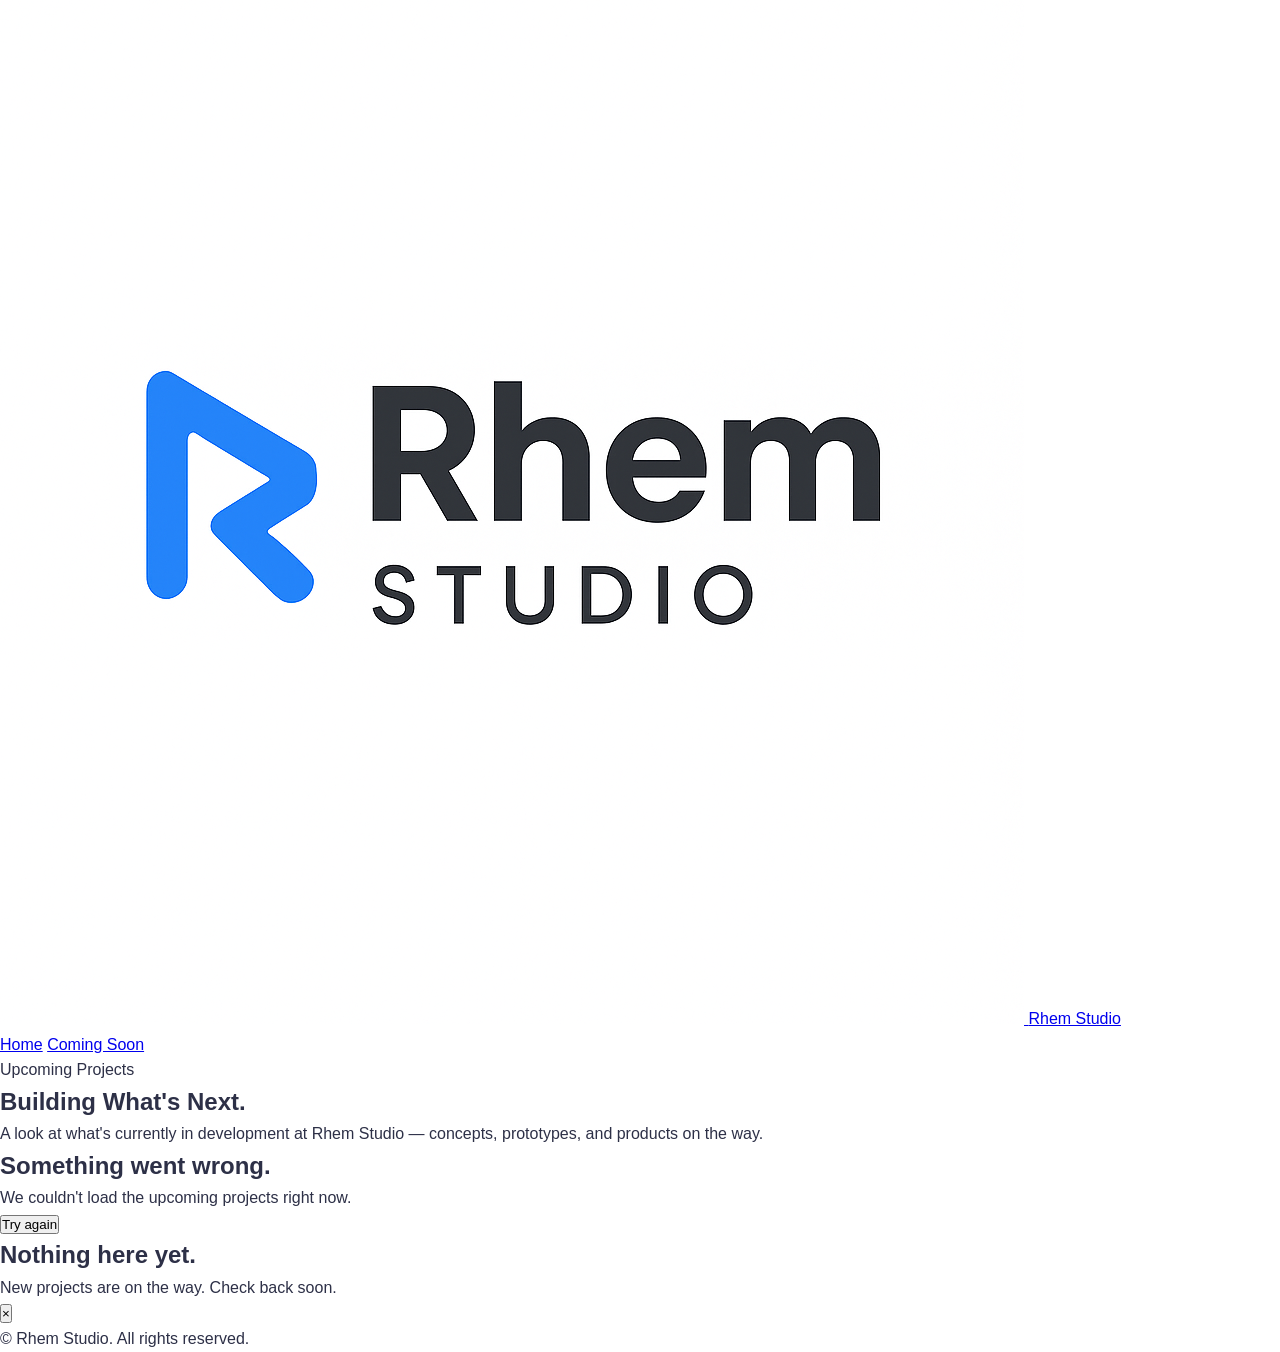
==== coming-soon.html @ bea18cb1 "Add coming-soon.html for upcoming projects This file serves as a placeholder for upcoming projects a" ====
<!DOCTYPE html>
<html lang="en">
<head>
  <meta charset="UTF-8" />
  <meta name="viewport" content="width=device-width, initial-scale=1.0" />
  <title>Coming Soon — Rhem Studio</title>
  <meta name="description" content="Projects currently in development at Rhem Studio." />
  <link rel="icon" href="logo.png" />
  <link rel="stylesheet" href="style.css" />
  <link rel="stylesheet" href="coming-soon.css" />
</head>
<body>

  <!-- ===== NAV (replace this block with your existing nav markup, and add the Coming Soon link) ===== -->
  <header class="cs-nav">
    <a href="index.html" class="cs-nav__brand">
      <img src="logo.png" alt="Rhem Studio" class="cs-nav__logo" />
      <span>Rhem Studio</span>
    </a>
    <nav class="cs-nav__links">
      <a href="index.html">Home</a>
      <a href="coming-soon.html" class="is-active">Coming Soon</a>
    </nav>
  </header>

  <!-- ===== HERO ===== -->
  <section class="cs-hero">
    <div class="cs-hero__inner">
      <span class="cs-hero__eyebrow">Upcoming Projects</span>
      <h1 class="cs-hero__title">Building What's Next.</h1>
      <p class="cs-hero__subtitle">
        A look at what's currently in development at Rhem Studio —
        concepts, prototypes, and products on the way.
      </p>
    </div>
  </section>

  <!-- ===== PROJECTS ===== -->
  <main class="cs-main">
    <!-- Loading state -->
    <div id="cs-loading" class="cs-state" aria-live="polite">
      <div class="cs-skeleton-grid">
        <div class="cs-skeleton"></div>
        <div class="cs-skeleton"></div>
        <div class="cs-skeleton"></div>
      </div>
    </div>

    <!-- Error state -->
    <div id="cs-error" class="cs-state cs-state--hidden" role="alert">
      <h2>Something went wrong.</h2>
      <p>We couldn't load the upcoming projects right now.</p>
      <button type="button" class="cs-btn" onclick="loadProjects()">Try again</button>
    </div>

    <!-- Empty state -->
    <div id="cs-empty" class="cs-state cs-state--hidden">
      <h2>Nothing here yet.</h2>
      <p>New projects are on the way. Check back soon.</p>
    </div>

    <!-- Grid -->
    <div id="cs-grid" class="cs-grid cs-state--hidden"></div>
  </main>

  <!-- ===== DETAIL MODAL ===== -->
  <div id="cs-modal" class="cs-modal cs-state--hidden" role="dialog" aria-modal="true" aria-labelledby="cs-modal-title">
    <div class="cs-modal__backdrop" data-close></div>
    <div class="cs-modal__panel">
      <button class="cs-modal__close" type="button" aria-label="Close" data-close>&times;</button>
      <div id="cs-modal-body"></div>
    </div>
  </div>

  <footer class="cs-footer">
    <p>&copy; <span id="cs-year"></span> Rhem Studio. All rights reserved.</p>
  </footer>

  <script src="projects.data.js"></script>
  <script src="coming-soon.js"></script>
</body>
</html>
---- style.css ----
* {
    margin: 0;
    padding: 0;
    box-sizing: border-box;
}

:root {
    --primary-color: #2E86AB;
    --primary-dark: #1B5E7A;
    --secondary-color: #A23B72;
    --accent-color: #F18F01;
    --text-color: #2D3047;
    --text-light: #64748b;
    --background: #ffffff;
    --section-bg: #f8fafc;
    --border: #e2e8f0;
    --shadow: 0 4px 6px -1px rgba(0, 0, 0, 0.1);
    --gradient: linear-gradient(135deg, #2E86AB 0%, #A23B72 100%);
}

body {
    font-family: 'Segoe UI', Tahoma, Geneva, Verdana, sans-serif;
    line-height: 1.6;
    color: var(--text-color);
    overflow-x: hidden;
}

.container {
    max-width: 1200px;
    margin: 0 auto;
    padding: 0 2rem;
}

/* Navigation */
.navbar {
    position: fixed;
    top: 0;
    width: 100%;
    background: rgba(255, 255, 255, 0.95);
    backdrop-filter: blur(10px);
    z-index: 1000;
    padding: 1rem 0;
    border-bottom: 1px solid var(--border);
}

.nav-container {
    max-width: 1200px;
    margin: 0 auto;
    padding: 0 2rem;
    display: flex;
    justify-content: space-between;
    align-items: center;
}

.logo a {
    font-size: 1.5rem;
    font-weight: 700;
    color: var(--primary-color);
    text-decoration: none;
}

.nav-menu {
    display: flex;
    list-style: none;
    gap: 2rem;
}

.nav-menu a {
    text-decoration: none;
    color: var(--text-color);
    font-weight: 500;
    transition: color 0.3s;
}

.nav-menu a:hover {
    color: var(--primary-color);
}

.hamburger {
    display: none;
    flex-direction: column;
    cursor: pointer;
}

.hamburger span {
    width: 25px;
    height: 3px;
    background: var(--text-color);
    margin: 3px 0;
    transition: 0.3s;
}

/* Hero Section */
.hero {
    min-height: 100vh;
    display: flex;
    align-items: center;
    padding: 8rem 2rem 4rem;
    max-width: 1200px;
    margin: 0 auto;
    gap: 4rem;
}

.hero-content {
    flex: 1;
}

.hero-content h1 {
    font-size: 3.5rem;
    font-weight: 700;
    line-height: 1.1;
    margin-bottom: 1rem;
}

.hero-content h2 {
    font-size: 1.5rem;
    color: var(--primary-color);
    margin-bottom: 1.5rem;
    font-weight: 600;
}

.highlight {
    background: var(--gradient);
    -webkit-background-clip: text;
    -webkit-text-fill-color: transparent;
    background-clip: text;
}

.hero-content p {
    font-size: 1.25rem;
    color: var(--text-light);
    margin-bottom: 2rem;
    max-width: 500px;
}

.hero-buttons {
    display: flex;
    gap: 1rem;
    flex-wrap: wrap;
}

.hero-image {
    flex: 1;
    display: flex;
    justify-content: center;
    align-items: center;
}

.code-animation {
    background: #1a1a1a;
    padding: 2rem;
    border-radius: 10px;
    width: 300px;
    height: 200px;
    display: flex;
    flex-direction: column;
    justify-content: center;
    gap: 0.5rem;
}

.code-line {
    height: 4px;
    background: #333;
    border-radius: 2px;
    animation: pulse 2s infinite;
}

.code-line:nth-child(1) {
    width: 80%;
    animation-delay: 0s;
}

.code-line:nth-child(2) {
    width: 60%;
    animation-delay: 0.5s;
}

.code-line:nth-child(3) {
    width: 70%;
    animation-delay: 1s;
}

@keyframes pulse {
    0%, 100% { opacity: 0.4; }
    50% { opacity: 1; }
}

/* Buttons */
.btn {
    display: inline-block;
    padding: 0.75rem 2rem;
    border-radius: 8px;
    text-decoration: none;
    font-weight: 600;
    transition: all 0.3s;
    border: 2px solid transparent;
    text-align: center;
}

.btn.primary {
    background: var(--primary-color);
    color: white;
}

.btn.primary:hover {
    background: var(--primary-dark);
    transform: translateY(-2px);
    box-shadow: var(--shadow);
}

.btn.secondary {
    background: transparent;
    color: var(--text-color);
    border-color: var(--border);
}

.btn.secondary:hover {
    border-color: var(--primary-color);
    color: var(--primary-color);
}

/* Skills Section */
.skills-section {
    padding: 6rem 0;
    background: var(--section-bg);
}

.skills-section h2 {
    text-align: center;
    font-size: 2.5rem;
    margin-bottom: 4rem;
}

.skills-grid {
    display: grid;
    grid-template-columns: repeat(auto-fit, minmax(250px, 1fr));
    gap: 2rem;
}

.skill-category {
    background: white;
    padding: 2rem;
    border-radius: 12px;
    box-shadow: var(--shadow);
    transition: transform 0.3s;
}

.skill-category:hover {
    transform: translateY(-5px);
}

.skill-category h3 {
    color: var(--primary-color);
    margin-bottom: 1rem;
    display: flex;
    align-items: center;
    gap: 0.5rem;
}

.skill-items {
    display: flex;
    flex-wrap: wrap;
    gap: 0.5rem;
}

.skill-item {
    background: var(--section-bg);
    padding: 0.5rem 1rem;
    border-radius: 20px;
    font-size: 0.875rem;
    color: var(--text-color);
}

/* Projects Section */
.projects {
    padding: 6rem 0;
}

.projects h2 {
    text-align: center;
    font-size: 2.5rem;
    margin-bottom: 1rem;
}

.section-subtitle {
    text-align: center;
    color: var(--text-light);
    margin-bottom: 4rem;
    font-size: 1.125rem;
}

.projects-grid {
    display: grid;
    grid-template-columns: repeat(auto-fit, minmax(300px, 1fr));
    gap: 2rem;
    margin-bottom: 4rem;
}

.project-card {
    background: white;
    padding: 2rem;
    border-radius: 12px;
    box-shadow: var(--shadow);
    transition: transform 0.3s;
    border-left: 4px solid var(--primary-color);
}

.project-card:hover {
    transform: translateY(-5px);
}

.project-card.featured {
    border-left-color: var(--accent-color);
    background: linear-gradient(135deg, #fff 0%, #f8fafc 100%);
}

.project-header {
    display: flex;
    justify-content: space-between;
    align-items: start;
    margin-bottom: 1rem;
}

.project-header h3 {
    color: var(--text-color);
    margin-bottom: 0.5rem;
}

.project-status {
    padding: 0.25rem 0.75rem;
    border-radius: 20px;
    font-size: 0.75rem;
    font-weight: 600;
    text-transform: uppercase;
}

.project-status.completed {
    background: #dcfce7;
    color: #166534;
}

.project-status.ongoing {
    background: #fef3c7;
    color: #92400e;
}

.project-tech {
    display: flex;
    flex-wrap: wrap;
    gap: 0.5rem;
    margin: 1rem 0;
}

.project-tech span {
    background: var(--section-bg);
    padding: 0.25rem 0.75rem;
    border-radius: 20px;
    font-size: 0.875rem;
    color: var(--primary-color);
}

.project-links {
    display: flex;
    gap: 1rem;
    margin-top: 1.5rem;
}

.project-link {
    color: var(--primary-color);
    text-decoration: none;
    font-weight: 600;
    font-size: 0.875rem;
    transition: color 0.3s;
}

.project-link:hover {
    color: var(--primary-dark);
    text-decoration: underline;
}

.ongoing-project {
    margin-top: 4rem;
}

.ongoing-project h3 {
    text-align: center;
    margin-bottom: 2rem;
    color: var(--text-color);
}

.progress-bar {
    background: var(--border);
    border-radius: 10px;
    height: 8px;
    margin: 1rem 0;
    overflow: hidden;
}

.progress {
    background: var(--accent-color);
    height: 100%;
    border-radius: 10px;
    transition: width 0.3s ease;
}

.progress-text {
    font-size: 0.875rem;
    color: var(--text-light);
    text-align: center;
    display: block;
}

/* About Section */
.about {
    padding: 6rem 0;
    background: var(--section-bg);
}

.about-grid {
    display: grid;
    grid-template-columns: 2fr 1fr;
    gap: 4rem;
    align-items: start;
}

.about-content h2 {
    font-size: 2.5rem;
    margin-bottom: 1.5rem;
}

.about-content p {
    color: var(--text-light);
    margin-bottom: 1.5rem;
    font-size: 1.125rem;
}

.experience h3 {
    margin: 2rem 0 1rem;
    color: var(--primary-color);
}

.experience ul {
    list-style: none;
}

.experience li {
    padding: 0.5rem 0;
    color: var(--text-light);
    position: relative;
    padding-left: 1.5rem;
}

.experience li:before {
    content: "▸";
    color: var(--primary-color);
    position: absolute;
    left: 0;
}

.about-stats {
    display: flex;
    flex-direction: column;
    gap: 2rem;
}

.stat {
    text-align: center;
    background: white;
    padding: 2rem;
    border-radius: 12px;
    box-shadow: var(--shadow);
}

.number {
    display: block;
    font-size: 2.5rem;
    font-weight: 700;
    color: var(--primary-color);
    margin-bottom: 0.5rem;
}

.label {
    font-size: 0.875rem;
    color: var(--text-light);
    text-transform: uppercase;
    letter-spacing: 0.05em;
}

/* Contact Section */
.contact {
    padding: 6rem 0;
}

.contact h2 {
    text-align: center;
    font-size: 2.5rem;
    margin-bottom: 1rem;
}

.contact-grid {
    display: grid;
    grid-template-columns: 1fr 1fr;
    gap: 4rem;
    margin-top: 3rem;
}

.contact-item {
    display: flex;
    align-items: start;
    gap: 1rem;
    margin-bottom: 2rem;
}

.contact-item i {
    font-size: 1.5rem;
    color: var(--primary-color);
    margin-top: 0.25rem;
    min-width: 30px;
}

.contact-item h4 {
    margin-bottom: 0.5rem;
    color: var(--text-color);
}

.contact-item p {
    color: var(--text-light);
    margin-bottom: 0.25rem;
}

.availability {
    margin-top: 2rem;
    padding: 1.5rem;
    background: var(--section-bg);
    border-radius: 12px;
}

.availability h4 {
    margin-bottom: 1rem;
    color: var(--primary-color);
}

.availability p {
    margin-bottom: 0.5rem;
    color: var(--text-light);
}

.contact-form {
    background: white;
    padding: 2rem;
    border-radius: 12px;
    box-shadow: var(--shadow);
}

.form-group {
    margin-bottom: 1.5rem;
}

.form-group input,
.form-group select,
.form-group textarea {
    width: 100%;
    padding: 0.75rem 1rem;
    border: 1px solid var(--border);
    border-radius: 8px;
    font-size: 1rem;
    transition: border-color 0.3s;
    font-family: inherit;
}

.form-group input:focus,
.form-group select:focus,
.form-group textarea:focus {
    outline: none;
    border-color: var(--primary-color);
    box-shadow: 0 0 0 3px rgba(46, 134, 171, 0.1);
}

/* Footer */
.footer {
    background: var(--text-color);
    color: white;
    padding: 3rem 0;
    text-align: center;
}

.footer-content p {
    margin-bottom: 0.5rem;
    color: #cbd5e1;
}

/* Responsive Design */
@media (max-width: 768px) {
    .hamburger {
        display: flex;
    }

    .nav-menu {
        display: none;
    }

    .nav-menu.active {
        display: flex;
        flex-direction: column;
        position: absolute;
        top: 100%;
        left: 0;
        width: 100%;
        background: white;
        padding: 1.5rem 2rem;
        gap: 1.5rem;
        box-shadow: 0 4px 6px -1px rgba(0, 0, 0, 0.1);
        border-bottom: 1px solid var(--border);
    }

    .hamburger.active span:nth-child(1) {
        transform: translateY(8px) rotate(45deg);
    }

    .hamburger.active span:nth-child(2) {
        opacity: 0;
    }

    .hamburger.active span:nth-child(3) {
        transform: translateY(-8px) rotate(-45deg);
    }

    .hero {
        flex-direction: column;
        text-align: center;
        padding: 6rem 1rem 2rem;
        gap: 2rem;
    }

    .hero-content h1 {
        font-size: 2.5rem;
    }

    .hero-buttons {
        justify-content: center;
    }

    .about-grid,
    .contact-grid {
        grid-template-columns: 1fr;
        gap: 2rem;
    }

    .projects-grid {
        grid-template-columns: 1fr;
    }

    .skills-grid {
        grid-template-columns: 1fr;
    }

    .hero-image {
        order: -1;
    }

    .code-animation {
        width: 250px;
        height: 150px;
    }
}

@media (max-width: 480px) {
    .container {
        padding: 0 1rem;
    }

    .hero-content h1 {
        font-size: 2rem;
    }

    .hero-content h2 {
        font-size: 1.25rem;
    }

    .btn {
        padding: 0.75rem 1.5rem;
        font-size: 0.875rem;
    }

    .project-header {
        flex-direction: column;
        gap: 0.5rem;
    }
}
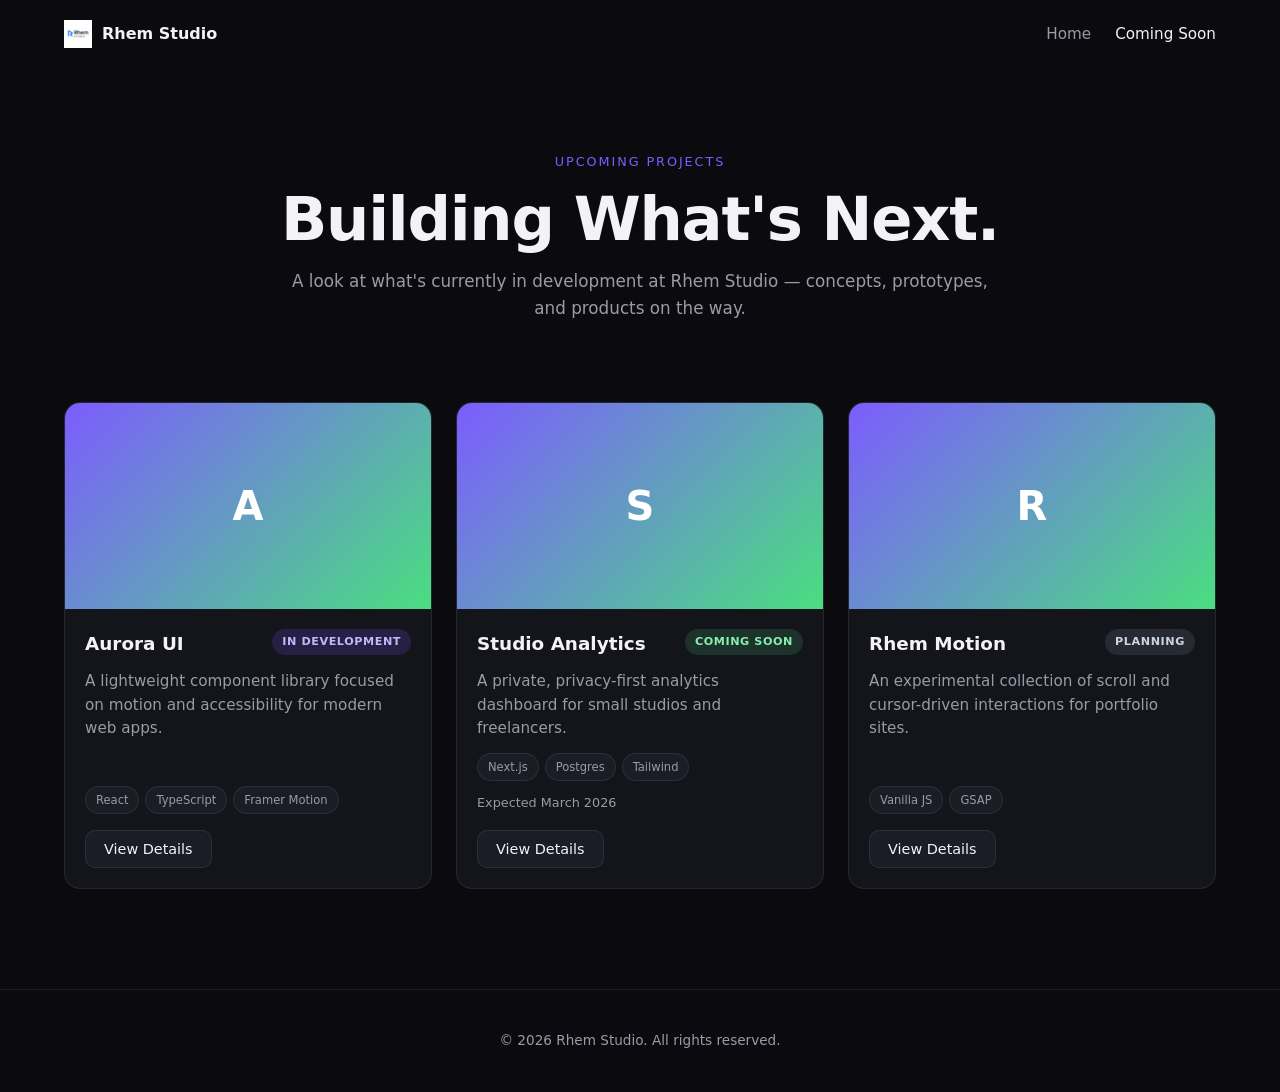
==== commit db1461ec: "Update coming-soon.html" ====
--- a/coming-soon.html
+++ b/coming-soon.html
@@ -76,7 +76,7 @@
     <p>&copy; <span id="cs-year"></span> Rhem Studio. All rights reserved.</p>
   </footer>
 
-  <script src="projects.data.js"></script>
+  <script src="project.data.js"></script>
   <script src="coming-soon.js"></script>
 </body>
 </html>
--- a/coming-soon.css
+++ b/coming-soon.css
@@ -0,0 +1,248 @@
+/* ============ Rhem Studio — Coming Soon page ============ */
+/* Swap these tokens for your real values from style.css */
+:root {
+  --cs-bg: #0b0b0f;
+  --cs-surface: #14141b;
+  --cs-surface-2: #1c1c26;
+  --cs-border: rgba(255, 255, 255, 0.08);
+  --cs-text: #f2f2f7;
+  --cs-text-dim: #9a9aa8;
+  --cs-accent: #7c5cff;
+  --cs-accent-2: #4ade80;
+  --cs-radius: 16px;
+  --cs-shadow: 0 10px 40px rgba(0, 0, 0, 0.35);
+  --cs-font: 'Inter', system-ui, -apple-system, Segoe UI, Roboto, sans-serif;
+  --cs-max: 1200px;
+}
+
+* { box-sizing: border-box; }
+
+body {
+  background: var(--cs-bg);
+  color: var(--cs-text);
+  font-family: var(--cs-font);
+  margin: 0;
+}
+
+.cs-state--hidden { display: none !important; }
+
+/* ---------- Nav ---------- */
+.cs-nav {
+  display: flex;
+  align-items: center;
+  justify-content: space-between;
+  max-width: var(--cs-max);
+  margin: 0 auto;
+  padding: 20px 24px;
+}
+.cs-nav__brand {
+  display: flex;
+  align-items: center;
+  gap: 10px;
+  color: var(--cs-text);
+  text-decoration: none;
+  font-weight: 600;
+}
+.cs-nav__logo { width: 28px; height: 28px; object-fit: contain; }
+.cs-nav__links { display: flex; gap: 24px; }
+.cs-nav__links a {
+  color: var(--cs-text-dim);
+  text-decoration: none;
+  font-size: 0.95rem;
+  transition: color 0.2s ease;
+}
+.cs-nav__links a:hover, .cs-nav__links a.is-active { color: var(--cs-text); }
+
+/* ---------- Hero ---------- */
+.cs-hero {
+  padding: 80px 24px 40px;
+  text-align: center;
+}
+.cs-hero__inner { max-width: 720px; margin: 0 auto; }
+.cs-hero__eyebrow {
+  display: inline-block;
+  font-size: 0.8rem;
+  letter-spacing: 0.15em;
+  text-transform: uppercase;
+  color: var(--cs-accent);
+  margin-bottom: 16px;
+}
+.cs-hero__title {
+  font-size: clamp(2.2rem, 6vw, 3.8rem);
+  line-height: 1.05;
+  margin: 0 0 16px;
+  letter-spacing: -0.02em;
+}
+.cs-hero__subtitle {
+  color: var(--cs-text-dim);
+  font-size: 1.05rem;
+  line-height: 1.6;
+  margin: 0;
+}
+
+/* ---------- Main + grid ---------- */
+.cs-main {
+  max-width: var(--cs-max);
+  margin: 0 auto;
+  padding: 40px 24px 100px;
+}
+.cs-grid {
+  display: grid;
+  grid-template-columns: repeat(auto-fill, minmax(300px, 1fr));
+  gap: 24px;
+}
+
+/* ---------- Card ---------- */
+.cs-card {
+  background: var(--cs-surface);
+  border: 1px solid var(--cs-border);
+  border-radius: var(--cs-radius);
+  overflow: hidden;
+  display: flex;
+  flex-direction: column;
+  transition: transform 0.3s ease, border-color 0.3s ease, box-shadow 0.3s ease;
+}
+.cs-card:hover {
+  transform: translateY(-4px);
+  border-color: rgba(255, 255, 255, 0.16);
+  box-shadow: var(--cs-shadow);
+}
+.cs-card__media { aspect-ratio: 16 / 9; overflow: hidden; }
+.cs-card__img { width: 100%; height: 100%; object-fit: cover; display: block; }
+.cs-card__img--placeholder {
+  display: flex; align-items: center; justify-content: center;
+  background: linear-gradient(135deg, var(--cs-accent), var(--cs-accent-2));
+  color: #fff;
+  font-size: 2.5rem;
+  font-weight: 700;
+}
+.cs-card__body { padding: 20px; display: flex; flex-direction: column; gap: 12px; flex: 1; }
+.cs-card__head { display: flex; align-items: flex-start; justify-content: space-between; gap: 12px; }
+.cs-card__title { font-size: 1.15rem; margin: 0; }
+.cs-card__desc { color: var(--cs-text-dim); font-size: 0.95rem; line-height: 1.55; margin: 0; flex: 1; }
+.cs-card__tech { display: flex; flex-wrap: wrap; gap: 6px; }
+.cs-card__date { font-size: 0.8rem; color: var(--cs-text-dim); margin: 0; }
+
+/* ---------- Chips + badges ---------- */
+.cs-chip {
+  font-size: 0.72rem;
+  padding: 4px 10px;
+  border-radius: 999px;
+  background: var(--cs-surface-2);
+  color: var(--cs-text-dim);
+  border: 1px solid var(--cs-border);
+}
+.cs-badge {
+  font-size: 0.7rem;
+  font-weight: 600;
+  padding: 4px 10px;
+  border-radius: 999px;
+  white-space: nowrap;
+  text-transform: uppercase;
+  letter-spacing: 0.05em;
+}
+.cs-badge--planning { background: rgba(148, 163, 184, 0.15); color: #cbd5e1; }
+.cs-badge--in-development { background: rgba(124, 92, 255, 0.18); color: #c4b5fd; }
+.cs-badge--coming-soon { background: rgba(74, 222, 128, 0.15); color: #86efac; }
+.cs-badge--launched { background: rgba(56, 189, 248, 0.15); color: #7dd3fc; }
+
+/* ---------- Buttons ---------- */
+.cs-btn {
+  display: inline-flex;
+  align-items: center;
+  justify-content: center;
+  gap: 8px;
+  padding: 10px 18px;
+  border-radius: 10px;
+  border: 1px solid var(--cs-border);
+  background: var(--cs-surface-2);
+  color: var(--cs-text);
+  font-family: inherit;
+  font-size: 0.9rem;
+  cursor: pointer;
+  transition: background 0.2s ease, transform 0.2s ease, border-color 0.2s ease;
+}
+.cs-btn:hover { background: rgba(255, 255, 255, 0.06); border-color: rgba(255, 255, 255, 0.2); }
+.cs-btn--ghost { align-self: flex-start; margin-top: 4px; }
+
+/* ---------- States ---------- */
+.cs-state { text-align: center; padding: 40px 20px; color: var(--cs-text-dim); }
+.cs-skeleton-grid {
+  display: grid;
+  grid-template-columns: repeat(auto-fill, minmax(300px, 1fr));
+  gap: 24px;
+}
+.cs-skeleton {
+  height: 320px;
+  border-radius: var(--cs-radius);
+  background: linear-gradient(90deg, var(--cs-surface) 25%, var(--cs-surface-2) 50%, var(--cs-surface) 75%);
+  background-size: 200% 100%;
+  animation: cs-shimmer 1.5s infinite;
+}
+@keyframes cs-shimmer {
+  0% { background-position: 200% 0; }
+  100% { background-position: -200% 0; }
+}
+
+/* ---------- Modal ---------- */
+.cs-modal {
+  position: fixed; inset: 0; z-index: 100;
+  display: flex; align-items: center; justify-content: center;
+  padding: 20px;
+}
+.cs-modal__backdrop {
+  position: absolute; inset: 0;
+  background: rgba(0, 0, 0, 0.7);
+  backdrop-filter: blur(6px);
+}
+.cs-modal__panel {
+  position: relative;
+  background: var(--cs-surface);
+  border: 1px solid var(--cs-border);
+  border-radius: var(--cs-radius);
+  max-width: 640px;
+  width: 100%;
+  max-height: 85vh;
+  overflow-y: auto;
+  padding: 32px;
+  box-shadow: var(--cs-shadow);
+  animation: cs-modal-in 0.25s ease;
+}
+@keyframes cs-modal-in {
+  from { opacity: 0; transform: translateY(10px); }
+  to { opacity: 1; transform: translateY(0); }
+}
+.cs-modal__close {
+  position: absolute; top: 16px; right: 16px;
+  background: transparent; border: none; color: var(--cs-text-dim);
+  font-size: 1.8rem; line-height: 1; cursor: pointer;
+  transition: color 0.2s ease;
+}
+.cs-modal__close:hover { color: var(--cs-text); }
+.cs-modal__head { display: flex; align-items: center; gap: 12px; margin-bottom: 20px; flex-wrap: wrap; }
+.cs-modal__head h2 { margin: 0; font-size: 1.5rem; }
+.cs-modal section { margin-bottom: 20px; }
+.cs-modal section h3 { font-size: 0.85rem; text-transform: uppercase; letter-spacing: 0.08em; color: var(--cs-text-dim); margin: 0 0 8px; }
+.cs-modal section p, .cs-modal section ul { margin: 0; color: var(--cs-text); line-height: 1.6; }
+.cs-modal section ul { padding-left: 20px; }
+.cs-modal__shots { display: grid; gap: 12px; }
+.cs-modal__shots img { width: 100%; border-radius: 10px; border: 1px solid var(--cs-border); }
+.cs-modal__note { font-size: 0.8rem; color: var(--cs-text-dim); font-style: italic; margin-top: 24px; }
+
+/* ---------- Footer ---------- */
+.cs-footer {
+  text-align: center;
+  padding: 40px 24px;
+  color: var(--cs-text-dim);
+  font-size: 0.85rem;
+  border-top: 1px solid var(--cs-border);
+}
+
+/* ---------- Responsive ---------- */
+@media (max-width: 600px) {
+  .cs-hero { padding: 60px 20px 24px; }
+  .cs-main { padding: 24px 20px 80px; }
+  .cs-grid, .cs-skeleton-grid { grid-template-columns: 1fr; }
+  .cs-modal__panel { padding: 24px; }
+  .cs-nav__links { gap: 16px; }
+}
